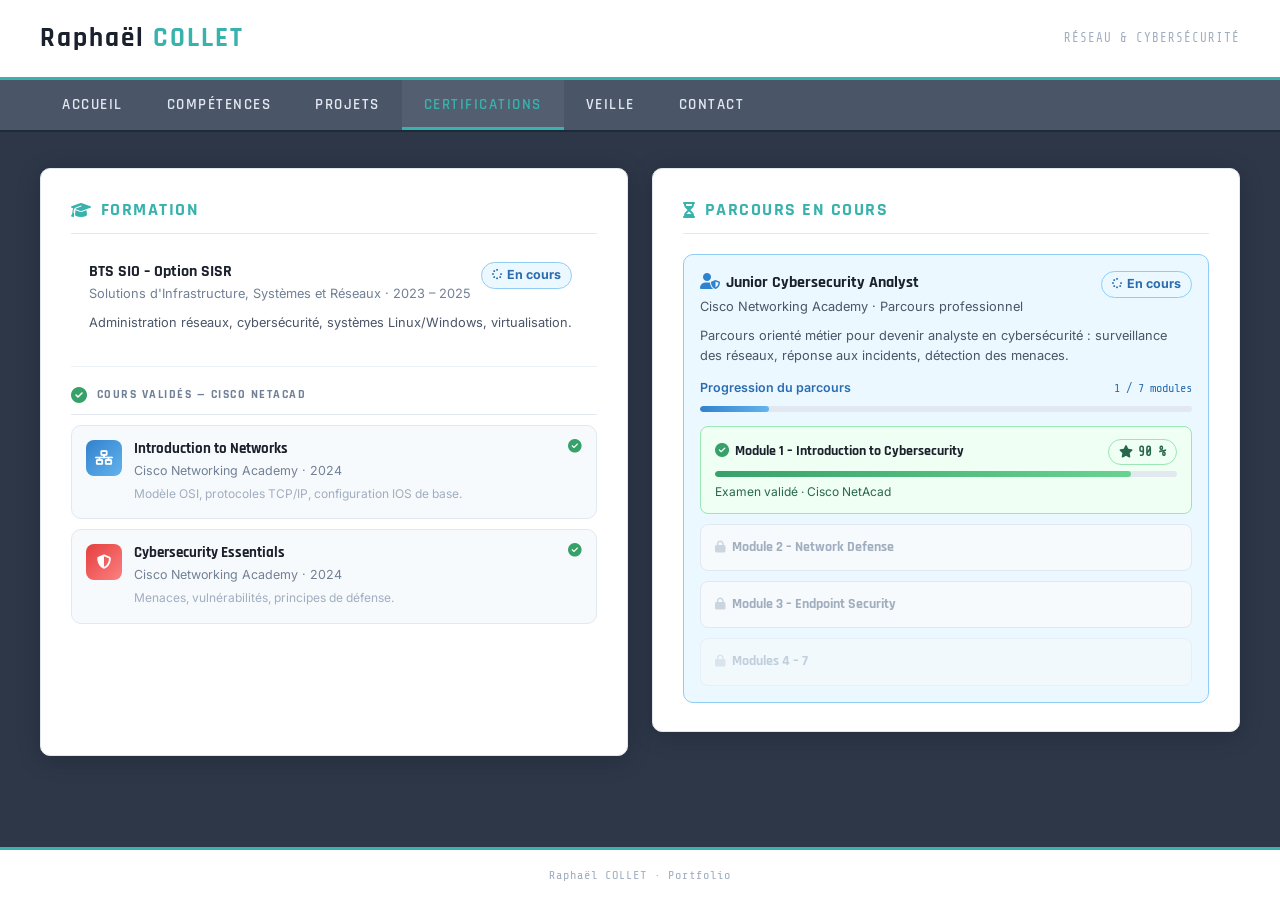
==== certifications.html @ 8159645d "Ajout initial du portfolio" ====
<!DOCTYPE html>
<html lang="fr">
<head>
  <meta charset="UTF-8">
  <meta name="viewport" content="width=device-width, initial-scale=1.0">
  <title>Certifications | Raphaël COLLET</title>
  <meta name="description" content="Certifications de Raphaël COLLET : cours validés Cisco Networking Academy (Introduction to Networks, Cybersecurity Essentials) et parcours Junior Cybersecurity Analyst.">
  <meta property="og:type" content="website">
  <meta property="og:site_name" content="Portfolio Raphaël COLLET">
  <meta property="og:title" content="Certifications | Raphaël COLLET">
  <meta property="og:description" content="Cours Cisco Networking Academy validés et parcours Junior Cybersecurity Analyst en cours (module 1 : 90%).">
  <meta property="og:image" content="og-image.png">
  <meta name="twitter:card" content="summary_large_image">
  <link rel="icon" type="image/svg+xml" href="favicon.svg">
  <link rel="stylesheet" href="https://cdn.jsdelivr.net/npm/bootstrap@5.3.3/dist/css/bootstrap.min.css">
  <link rel="stylesheet" href="https://cdnjs.cloudflare.com/ajax/libs/font-awesome/6.5.0/css/all.min.css">
  <link rel="stylesheet" href="css/style.css">
  <style>
    /* ── Progress bar custom ── */
    .module-bar {
      height: 6px;
      border-radius: 999px;
      background: #e2e8f0;
      overflow: hidden;
      margin-top: 8px;
    }
    .module-bar-fill {
      height: 100%;
      border-radius: 999px;
      background: linear-gradient(90deg, #3182ce, #63b3ed);
      transition: width 1s ease;
    }
    .module-bar-fill.done {
      background: linear-gradient(90deg, #38a169, #68d391);
    }

    /* ── Score badge ── */
    .score-badge {
      display: inline-flex;
      align-items: center;
      gap: 5px;
      background: #f0fff4;
      border: 1px solid #9ae6b4;
      border-radius: 20px;
      padding: 3px 10px;
      font-size: 0.78rem;
      font-weight: 700;
      color: #276749;
      font-family: 'Share Tech Mono', monospace;
    }

    /* ── In-progress badge ── */
    .inprogress-badge {
      display: inline-flex;
      align-items: center;
      gap: 5px;
      background: #ebf8ff;
      border: 1px solid #90cdf4;
      border-radius: 20px;
      padding: 3px 10px;
      font-size: 0.78rem;
      font-weight: 700;
      color: #2b6cb0;
    }

    /* ── Module list ── */
    .module-list {
      display: flex;
      flex-direction: column;
      gap: 10px;
      margin-top: 14px;
    }
    .module-item {
      background: #f7fafc;
      border: 1px solid #e2e8f0;
      border-radius: 8px;
      padding: 12px 14px;
    }
    .module-item.completed {
      border-color: #9ae6b4;
      background: #f0fff4;
    }
    .module-header {
      display: flex;
      justify-content: space-between;
      align-items: center;
      gap: 8px;
      flex-wrap: wrap;
    }
    .module-name {
      font-family: 'Rajdhani', sans-serif;
      font-weight: 700;
      font-size: 0.88rem;
      color: #1a202c;
    }
    .module-item.locked .module-name {
      color: #a0aec0;
    }
    .lock-icon {
      color: #cbd5e0;
      font-size: 0.75rem;
    }

    /* ── Cert card accent strip ── */
    .cert-strip {
      width: 4px;
      border-radius: 4px;
      flex-shrink: 0;
    }
    .cert-strip.cisco { background: linear-gradient(180deg, #2563eb, #60a5fa); }
    .cert-strip.bts   { background: linear-gradient(180deg, #7c3aed, #a78bfa); }

    .cert-row {
      display: flex;
      gap: 14px;
      align-items: flex-start;
    }
    .cert-body { flex: 1; min-width: 0; }

    /* ── Validated cert item ── */
    .validated-cert {
      background: #f7fafc;
      border: 1px solid #e2e8f0;
      border-radius: 10px;
      padding: 14px;
      display: flex;
      gap: 12px;
      align-items: flex-start;
    }
    .validated-cert .v-icon {
      width: 36px;
      height: 36px;
      border-radius: 8px;
      background: linear-gradient(135deg, #3182ce, #63b3ed);
      display: flex;
      align-items: center;
      justify-content: center;
      color: #fff;
      font-size: 0.9rem;
      flex-shrink: 0;
    }
    .validated-cert h5 {
      font-family: 'Rajdhani', sans-serif;
      font-weight: 700;
      font-size: 0.92rem;
      color: #1a202c;
      margin: 0 0 2px;
    }
    .validated-cert p {
      font-size: 0.78rem;
      color: #718096;
      margin: 0;
    }
    .validated-cert .check {
      color: #38a169;
      font-size: 0.85rem;
      margin-left: auto;
      flex-shrink: 0;
    }
  </style>
</head>
<body>

  <header>
    <div class="logo-name">Raphaël <span>COLLET</span></div>
    <div class="header-tag">RÉSEAU & CYBERSÉCURITÉ</div>
  </header>

  <nav>
    <a href="index.html">Accueil</a>
    <a href="competences.html">Compétences</a>
    <a href="projets.html">Projets</a>
    <a href="certifications.html" class="active">Certifications</a>
    <a href="veille.html">Veille</a>
    <a href="contact.html">Contact</a>
  </nav>

  <main>
    <div class="grid-layout layout-certs">

      <!-- ══ Formation ══ -->
      <div class="card tall">
        <div class="card-title"><i class="fa-solid fa-graduation-cap"></i> Formation</div>

        <div class="cert-item" style="border-bottom: 1px solid #edf2f7; padding-bottom: 18px; margin-bottom: 18px;">
          <div class="cert-row">
            <div class="cert-strip bts"></div>
            <div class="cert-body">
              <div style="display:flex; justify-content:space-between; align-items:flex-start; gap:8px;">
                <div>
                  <h4 style="font-family:'Rajdhani',sans-serif; font-weight:700; font-size:1rem; color:#1a202c; margin:0 0 2px;">BTS SIO – Option SISR</h4>
                  <p style="font-size:0.8rem; color:#718096; margin:0;">Solutions d'Infrastructure, Systèmes et Réseaux · 2023 – 2025</p>
                </div>
                <span class="inprogress-badge"><i class="fa-solid fa-spinner fa-spin" style="font-size:0.65rem;"></i> En cours</span>
              </div>
              <p style="margin-top:8px; font-size:0.8rem; color:#4a5568; line-height:1.5;">Administration réseaux, cybersécurité, systèmes Linux/Windows, virtualisation.</p>
            </div>
          </div>
        </div>

        <!-- Cisco NetAcad validés -->
        <div class="card-title" style="font-size:0.78rem; margin-bottom:10px; color:#718096;">
          <i class="fa-solid fa-circle-check" style="color:#38a169;"></i> Cours validés — Cisco NetAcad
        </div>

        <div style="display:flex; flex-direction:column; gap:10px;">

          <div class="validated-cert">
            <div class="v-icon"><i class="fa-solid fa-network-wired"></i></div>
            <div style="flex:1; min-width:0;">
              <h5>Introduction to Networks</h5>
              <p>Cisco Networking Academy · 2024</p>
              <p style="margin-top:3px; font-size:0.75rem; color:#a0aec0;">Modèle OSI, protocoles TCP/IP, configuration IOS de base.</p>
            </div>
            <i class="fa-solid fa-circle-check check"></i>
          </div>

          <div class="validated-cert">
            <div class="v-icon" style="background: linear-gradient(135deg, #e53e3e, #fc8181);"><i class="fa-solid fa-shield-halved"></i></div>
            <div style="flex:1; min-width:0;">
              <h5>Cybersecurity Essentials</h5>
              <p>Cisco Networking Academy · 2024</p>
              <p style="margin-top:3px; font-size:0.75rem; color:#a0aec0;">Menaces, vulnérabilités, principes de défense.</p>
            </div>
            <i class="fa-solid fa-circle-check check"></i>
          </div>

        </div>
      </div>

      <!-- ══ Parcours en cours ══ -->
      <div class="card">
        <div class="card-title"><i class="fa-solid fa-hourglass-half"></i> Parcours en cours</div>

        <div style="background:#ebf8ff; border:1px solid #90cdf4; border-radius:10px; padding:16px; margin-top:6px;">

          <div style="display:flex; align-items:flex-start; justify-content:space-between; gap:8px; margin-bottom:10px;">
            <div>
              <div style="font-family:'Rajdhani',sans-serif; font-weight:700; font-size:1rem; color:#1a202c; margin-bottom:2px;">
                <i class="fa-solid fa-user-shield" style="color:#3182ce; margin-right:6px;"></i>Junior Cybersecurity Analyst
              </div>
              <div style="font-size:0.8rem; color:#4a5568;">Cisco Networking Academy · Parcours professionnel</div>
            </div>
            <span class="inprogress-badge"><i class="fa-solid fa-spinner fa-spin" style="font-size:0.65rem;"></i> En cours</span>
          </div>

          <p style="font-size:0.8rem; color:#4a5568; line-height:1.5; margin-bottom:14px;">
            Parcours orienté métier pour devenir analyste en cybersécurité : surveillance des réseaux, réponse aux incidents, détection des menaces.
          </p>

          <!-- Progression globale -->
          <div style="margin-bottom:14px;">
            <div style="display:flex; justify-content:space-between; align-items:center; margin-bottom:5px;">
              <span style="font-size:0.78rem; font-weight:600; color:#2b6cb0;">Progression du parcours</span>
              <span style="font-family:'Share Tech Mono',monospace; font-size:0.75rem; color:#2b6cb0;">1 / 7 modules</span>
            </div>
            <div class="module-bar">
              <div class="module-bar-fill" style="width: 14%;"></div>
            </div>
          </div>

          <!-- Liste des modules -->
          <div class="module-list">

            <div class="module-item completed">
              <div class="module-header">
                <span class="module-name"><i class="fa-solid fa-circle-check" style="color:#38a169; margin-right:6px;"></i>Module 1 – Introduction to Cybersecurity</span>
                <span class="score-badge"><i class="fa-solid fa-star"></i> 90 %</span>
              </div>
              <div class="module-bar" style="margin-top:6px;">
                <div class="module-bar-fill done" style="width:90%;"></div>
              </div>
              <div style="font-size:0.75rem; color:#276749; margin-top:6px;">Examen validé · Cisco NetAcad</div>
            </div>

            <div class="module-item locked">
              <div class="module-header">
                <span class="module-name"><i class="lock-icon fa-solid fa-lock" style="margin-right:6px;"></i>Module 2 – Network Defense</span>
              </div>
            </div>

            <div class="module-item locked">
              <div class="module-header">
                <span class="module-name"><i class="lock-icon fa-solid fa-lock" style="margin-right:6px;"></i>Module 3 – Endpoint Security</span>
              </div>
            </div>

            <div class="module-item locked" style="opacity:0.55;">
              <div class="module-header">
                <span class="module-name"><i class="lock-icon fa-solid fa-lock" style="margin-right:6px;"></i>Modules 4 – 7</span>
              </div>
            </div>

          </div>

        </div>
      </div>

    </div>
  </main>

  <footer>
    Raphaël COLLET · Portfolio
  </footer>

  <script src="https://cdn.jsdelivr.net/npm/bootstrap@5.3.3/dist/js/bootstrap.bundle.min.js"></script>
</body>
</html>
---- css/style.css ----
@import url('https://fonts.googleapis.com/css2?family=Share+Tech+Mono&family=Rajdhani:wght@400;500;600;700&family=Inter:wght@300;400;500&display=swap');

:root {
  --bg-dark: #2d3748;
  --bg-darker: #1e2a3a;
  --bg-nav: #4a5568;
  --bg-card: #ffffff;
  --bg-header: #ffffff;
  --accent: #38b2ac;
  --accent2: #4299e1;
  --text-dark: #1a202c;
  --text-light: #e2e8f0;
  --text-muted: #a0aec0;
  --border-card: #e2e8f0;
  --shadow: 0 4px 24px rgba(0,0,0,0.18);
}

*, *::before, *::after {
  box-sizing: border-box;
  margin: 0;
  padding: 0;
}

body {
  font-family: 'Inter', sans-serif;
  background: var(--bg-dark);
  color: var(--text-light);
  min-height: 100vh;
  display: flex;
  flex-direction: column;
}

header {
  background: var(--bg-header);
  color: var(--text-dark);
  padding: 18px 40px;
  display: flex;
  align-items: center;
  justify-content: space-between;
  border-bottom: 3px solid var(--accent);
}

header .logo-name {
  font-family: 'Rajdhani', sans-serif;
  font-weight: 700;
  font-size: 1.7rem;
  letter-spacing: 2px;
  color: var(--text-dark);
}

header .logo-name span {
  color: var(--accent);
}

header .header-tag {
  font-family: 'Share Tech Mono', monospace;
  font-size: 0.78rem;
  color: var(--text-muted);
  letter-spacing: 1px;
}

nav {
  background: var(--bg-nav);
  padding: 0 40px;
  display: flex;
  gap: 0;
  align-items: stretch;
  border-bottom: 2px solid var(--bg-darker);
}

nav a {
  font-family: 'Rajdhani', sans-serif;
  font-weight: 600;
  font-size: 0.92rem;
  letter-spacing: 1.5px;
  text-transform: uppercase;
  color: var(--text-light);
  text-decoration: none;
  padding: 14px 22px;
  position: relative;
  transition: color 0.2s, background 0.2s;
}

nav a::after {
  content: '';
  position: absolute;
  bottom: 0;
  left: 0;
  right: 0;
  height: 3px;
  background: var(--accent);
  transform: scaleX(0);
  transition: transform 0.25s;
}

nav a:hover,
nav a.active {
  color: var(--accent);
  background: rgba(255,255,255,0.05);
}

nav a:hover::after,
nav a.active::after {
  transform: scaleX(1);
}

main {
  flex: 1;
  padding: 36px 40px;
  background: var(--bg-dark);
}

.grid-layout {
  display: grid;
  gap: 24px;
}

.layout-home {
  grid-template-columns: 1fr 2fr;
  grid-template-rows: auto;
}

.layout-skills {
  grid-template-columns: 1fr 1fr;
}

.layout-projects {
  grid-template-columns: 1fr;
}

.layout-certs {
  grid-template-columns: 1fr 1fr;
}

.layout-veille {
  grid-template-columns: 1fr 1fr;
}

.layout-contact {
  grid-template-columns: 1fr 1fr;
}

.grid-2,
.grid-3 {
  display: grid;
}

.grid-2 {
  grid-template-columns: 1fr 1fr;
}

.grid-3 {
  grid-template-columns: 1fr 1fr 1fr;
}

.card {
  background: var(--bg-card);
  color: var(--text-dark);
  border-radius: 10px;
  padding: 28px 30px;
  box-shadow: var(--shadow);
  transition: transform 0.2s, box-shadow 0.2s;
  border: 1px solid var(--border-card);
}

.card:hover {
  transform: translateY(-3px);
  box-shadow: 0 8px 32px rgba(0,0,0,0.22);
}

.card.tall {
  grid-row: span 2;
}

.card.wide {
  grid-column: span 2;
}

.card-title {
  font-family: 'Rajdhani', sans-serif;
  font-weight: 700;
  font-size: 1.1rem;
  letter-spacing: 1.5px;
  text-transform: uppercase;
  color: var(--accent);
  margin-bottom: 14px;
  display: flex;
  align-items: center;
  gap: 8px;
  border-bottom: 1px solid var(--border-card);
  padding-bottom: 10px;
}

.card-title i {
  font-size: 1rem;
}

.card h2 {
  font-family: 'Rajdhani', sans-serif;
  font-weight: 700;
  font-size: 1.5rem;
  color: var(--text-dark);
  margin-bottom: 8px;
}

.card p {
  font-size: 0.92rem;
  line-height: 1.7;
  color: #4a5568;
}

.profile-avatar {
  width: 90px;
  height: 90px;
  border-radius: 50%;
  background: linear-gradient(135deg, var(--accent), var(--accent2));
  display: flex;
  align-items: center;
  justify-content: center;
  font-family: 'Rajdhani', sans-serif;
  font-weight: 700;
  font-size: 2rem;
  color: white;
  margin: 0 auto 18px;
  letter-spacing: 2px;
}

.profile-name {
  font-family: 'Rajdhani', sans-serif;
  font-weight: 700;
  font-size: 1.4rem;
  text-align: center;
  color: var(--text-dark);
  margin-bottom: 4px;
}

.profile-role {
  font-family: 'Share Tech Mono', monospace;
  font-size: 0.75rem;
  color: var(--accent);
  text-align: center;
  letter-spacing: 1px;
  margin-bottom: 18px;
}

.profile-info-row {
  display: flex;
  align-items: center;
  gap: 8px;
  font-size: 0.85rem;
  color: #4a5568;
  margin-bottom: 8px;
}

.profile-info-row i {
  color: var(--accent);
  width: 16px;
}

.badge {
  display: inline-block;
  background: linear-gradient(135deg, var(--accent), var(--accent2));
  color: white;
  font-family: 'Share Tech Mono', monospace;
  font-size: 0.7rem;
  padding: 3px 10px;
  border-radius: 20px;
  margin: 3px 3px 0 0;
  letter-spacing: 0.5px;
}

.skill-item {
  margin-bottom: 14px;
}

.skill-label {
  display: flex;
  justify-content: space-between;
  font-size: 0.85rem;
  color: #4a5568;
  margin-bottom: 5px;
  font-weight: 500;
}

.skill-bar {
  background: #e2e8f0;
  border-radius: 4px;
  height: 7px;
  overflow: hidden;
}

.skill-fill {
  height: 100%;
  border-radius: 4px;
  background: linear-gradient(90deg, var(--accent), var(--accent2));
  transition: width 1s ease;
}

.project-card {
  background: var(--bg-card);
  border-radius: 10px;
  padding: 24px 28px;
  box-shadow: var(--shadow);
  border-left: 4px solid var(--accent);
  margin-bottom: 20px;
  transition: transform 0.2s;
}

.project-card:hover {
  transform: translateX(4px);
}

.project-card h3 {
  font-family: 'Rajdhani', sans-serif;
  font-weight: 700;
  font-size: 1.15rem;
  color: var(--text-dark);
  margin-bottom: 6px;
}

.project-card p {
  font-size: 0.88rem;
  color: #4a5568;
  line-height: 1.6;
  margin-bottom: 12px;
}

.project-tags {
  display: flex;
  flex-wrap: wrap;
  gap: 6px;
}

.tag {
  font-family: 'Share Tech Mono', monospace;
  font-size: 0.7rem;
  background: #ebf8ff;
  color: var(--accent2);
  border: 1px solid #bee3f8;
  border-radius: 4px;
  padding: 2px 8px;
}

.cert-item {
  display: flex;
  align-items: flex-start;
  gap: 14px;
  padding: 14px 0;
  border-bottom: 1px solid #e2e8f0;
}

.cert-item:last-child {
  border-bottom: none;
}

.cert-icon {
  width: 42px;
  height: 42px;
  border-radius: 8px;
  background: linear-gradient(135deg, var(--accent), var(--accent2));
  display: flex;
  align-items: center;
  justify-content: center;
  color: white;
  font-size: 1.1rem;
  flex-shrink: 0;
}

.cert-info h4 {
  font-family: 'Rajdhani', sans-serif;
  font-weight: 700;
  font-size: 0.98rem;
  color: var(--text-dark);
}

.cert-info p {
  font-size: 0.82rem;
  color: #718096;
}

.veille-item {
  padding: 14px 0;
  border-bottom: 1px solid #e2e8f0;
}

.veille-item:last-child {
  border-bottom: none;
}

.veille-date {
  font-family: 'Share Tech Mono', monospace;
  font-size: 0.7rem;
  color: var(--accent);
  margin-bottom: 4px;
}

.veille-item h4 {
  font-family: 'Rajdhani', sans-serif;
  font-weight: 600;
  font-size: 0.95rem;
  color: var(--text-dark);
  margin-bottom: 4px;
}

.veille-item p {
  font-size: 0.83rem;
  color: #4a5568;
  line-height: 1.5;
}

.contact-row {
  display: flex;
  align-items: center;
  gap: 12px;
  padding: 12px 0;
  border-bottom: 1px solid #e2e8f0;
  text-decoration: none;
  color: #4a5568;
  font-size: 0.9rem;
  transition: color 0.2s;
}

.contact-row:last-child {
  border-bottom: none;
}

.contact-row:hover {
  color: var(--accent);
}

.contact-icon {
  width: 36px;
  height: 36px;
  border-radius: 8px;
  background: linear-gradient(135deg, var(--accent), var(--accent2));
  display: flex;
  align-items: center;
  justify-content: center;
  color: white;
  font-size: 0.95rem;
  flex-shrink: 0;
}

.btn-cv {
  display: inline-flex;
  align-items: center;
  gap: 8px;
  margin-top: 18px;
  background: linear-gradient(135deg, var(--accent), var(--accent2));
  color: white;
  font-family: 'Rajdhani', sans-serif;
  font-weight: 700;
  font-size: 0.95rem;
  letter-spacing: 1.5px;
  text-transform: uppercase;
  text-decoration: none;
  padding: 10px 24px;
  border-radius: 6px;
  transition: opacity 0.2s, transform 0.2s;
}

.btn-cv:hover {
  opacity: 0.88;
  transform: translateY(-2px);
}

footer {
  background: var(--bg-header);
  color: var(--text-muted);
  text-align: center;
  padding: 16px 40px;
  font-family: 'Share Tech Mono', monospace;
  font-size: 0.75rem;
  letter-spacing: 1px;
  border-top: 3px solid var(--accent);
}

@media (max-width: 768px) {
  header, nav, main, footer {
    padding-left: 16px;
    padding-right: 16px;
  }
  nav {
    flex-wrap: wrap;
  }
  .layout-home,
  .layout-skills,
  .layout-certs,
  .layout-veille,
  .layout-contact {
    grid-template-columns: 1fr;
  }
  .grid-2,
  .grid-3 {
    grid-template-columns: 1fr;
  }
  .card.tall,
  .card.wide {
    grid-row: unset;
    grid-column: unset;
  }
}
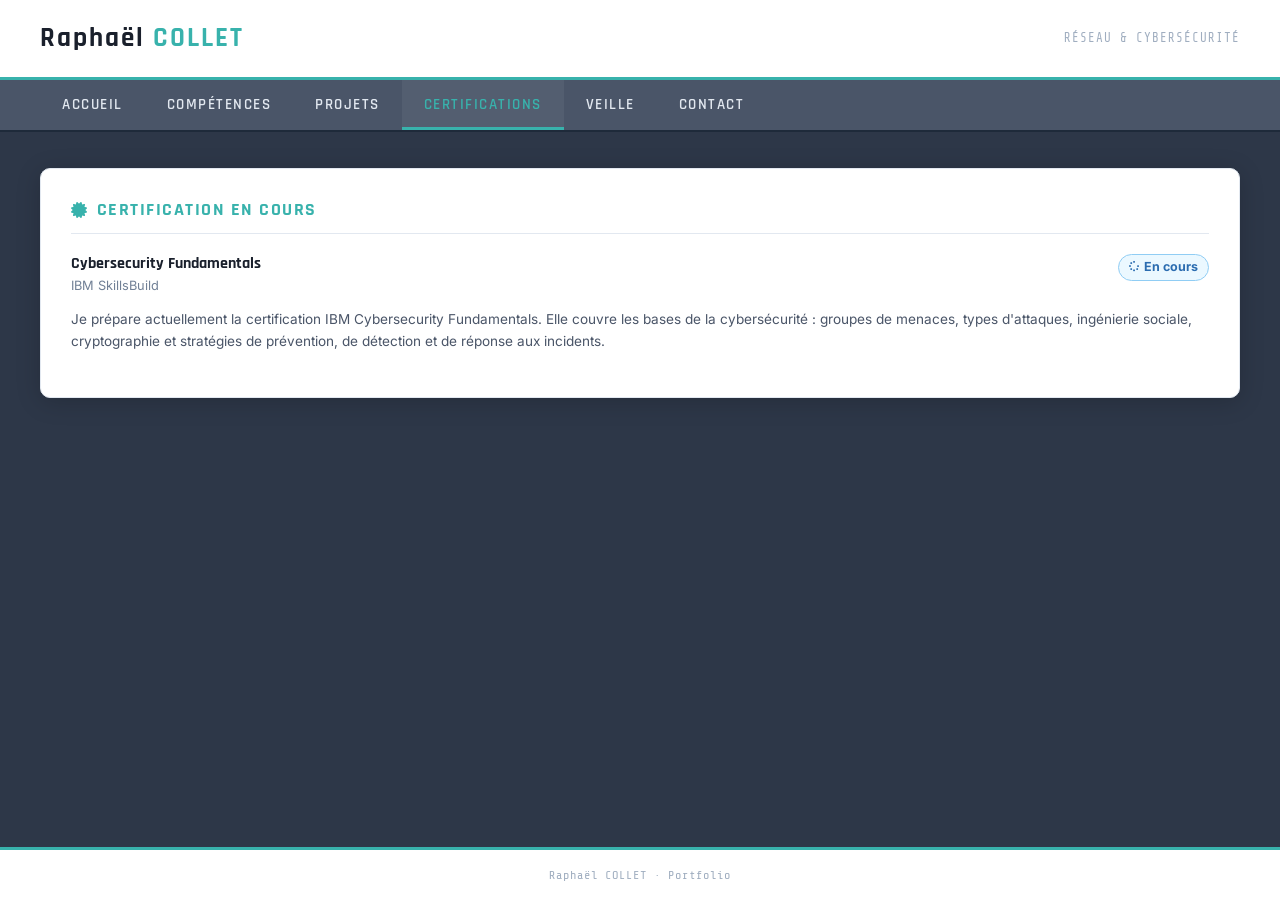
==== commit 32929d2c: "Portfolio : version initiale" ====
--- a/certifications.html
+++ b/certifications.html
@@ -4,160 +4,17 @@
   <meta charset="UTF-8">
   <meta name="viewport" content="width=device-width, initial-scale=1.0">
   <title>Certifications | Raphaël COLLET</title>
-  <meta name="description" content="Certifications de Raphaël COLLET : cours validés Cisco Networking Academy (Introduction to Networks, Cybersecurity Essentials) et parcours Junior Cybersecurity Analyst.">
+  <meta name="description" content="Certification en cours : IBM SkillsBuild Cybersecurity Fundamentals.">
   <meta property="og:type" content="website">
   <meta property="og:site_name" content="Portfolio Raphaël COLLET">
   <meta property="og:title" content="Certifications | Raphaël COLLET">
-  <meta property="og:description" content="Cours Cisco Networking Academy validés et parcours Junior Cybersecurity Analyst en cours (module 1 : 90%).">
+  <meta property="og:description" content="Certification en cours : IBM SkillsBuild Cybersecurity Fundamentals.">
   <meta property="og:image" content="og-image.png">
   <meta name="twitter:card" content="summary_large_image">
   <link rel="icon" type="image/svg+xml" href="favicon.svg">
   <link rel="stylesheet" href="https://cdn.jsdelivr.net/npm/bootstrap@5.3.3/dist/css/bootstrap.min.css">
   <link rel="stylesheet" href="https://cdnjs.cloudflare.com/ajax/libs/font-awesome/6.5.0/css/all.min.css">
   <link rel="stylesheet" href="css/style.css">
-  <style>
-    /* ── Progress bar custom ── */
-    .module-bar {
-      height: 6px;
-      border-radius: 999px;
-      background: #e2e8f0;
-      overflow: hidden;
-      margin-top: 8px;
-    }
-    .module-bar-fill {
-      height: 100%;
-      border-radius: 999px;
-      background: linear-gradient(90deg, #3182ce, #63b3ed);
-      transition: width 1s ease;
-    }
-    .module-bar-fill.done {
-      background: linear-gradient(90deg, #38a169, #68d391);
-    }
-
-    /* ── Score badge ── */
-    .score-badge {
-      display: inline-flex;
-      align-items: center;
-      gap: 5px;
-      background: #f0fff4;
-      border: 1px solid #9ae6b4;
-      border-radius: 20px;
-      padding: 3px 10px;
-      font-size: 0.78rem;
-      font-weight: 700;
-      color: #276749;
-      font-family: 'Share Tech Mono', monospace;
-    }
-
-    /* ── In-progress badge ── */
-    .inprogress-badge {
-      display: inline-flex;
-      align-items: center;
-      gap: 5px;
-      background: #ebf8ff;
-      border: 1px solid #90cdf4;
-      border-radius: 20px;
-      padding: 3px 10px;
-      font-size: 0.78rem;
-      font-weight: 700;
-      color: #2b6cb0;
-    }
-
-    /* ── Module list ── */
-    .module-list {
-      display: flex;
-      flex-direction: column;
-      gap: 10px;
-      margin-top: 14px;
-    }
-    .module-item {
-      background: #f7fafc;
-      border: 1px solid #e2e8f0;
-      border-radius: 8px;
-      padding: 12px 14px;
-    }
-    .module-item.completed {
-      border-color: #9ae6b4;
-      background: #f0fff4;
-    }
-    .module-header {
-      display: flex;
-      justify-content: space-between;
-      align-items: center;
-      gap: 8px;
-      flex-wrap: wrap;
-    }
-    .module-name {
-      font-family: 'Rajdhani', sans-serif;
-      font-weight: 700;
-      font-size: 0.88rem;
-      color: #1a202c;
-    }
-    .module-item.locked .module-name {
-      color: #a0aec0;
-    }
-    .lock-icon {
-      color: #cbd5e0;
-      font-size: 0.75rem;
-    }
-
-    /* ── Cert card accent strip ── */
-    .cert-strip {
-      width: 4px;
-      border-radius: 4px;
-      flex-shrink: 0;
-    }
-    .cert-strip.cisco { background: linear-gradient(180deg, #2563eb, #60a5fa); }
-    .cert-strip.bts   { background: linear-gradient(180deg, #7c3aed, #a78bfa); }
-
-    .cert-row {
-      display: flex;
-      gap: 14px;
-      align-items: flex-start;
-    }
-    .cert-body { flex: 1; min-width: 0; }
-
-    /* ── Validated cert item ── */
-    .validated-cert {
-      background: #f7fafc;
-      border: 1px solid #e2e8f0;
-      border-radius: 10px;
-      padding: 14px;
-      display: flex;
-      gap: 12px;
-      align-items: flex-start;
-    }
-    .validated-cert .v-icon {
-      width: 36px;
-      height: 36px;
-      border-radius: 8px;
-      background: linear-gradient(135deg, #3182ce, #63b3ed);
-      display: flex;
-      align-items: center;
-      justify-content: center;
-      color: #fff;
-      font-size: 0.9rem;
-      flex-shrink: 0;
-    }
-    .validated-cert h5 {
-      font-family: 'Rajdhani', sans-serif;
-      font-weight: 700;
-      font-size: 0.92rem;
-      color: #1a202c;
-      margin: 0 0 2px;
-    }
-    .validated-cert p {
-      font-size: 0.78rem;
-      color: #718096;
-      margin: 0;
-    }
-    .validated-cert .check {
-      color: #38a169;
-      font-size: 0.85rem;
-      margin-left: auto;
-      flex-shrink: 0;
-    }
-  </style>
 </head>
 <body>
 
@@ -178,122 +35,20 @@
   <main>
     <div class="grid-layout layout-certs">
 
-      <!-- ══ Formation ══ -->
-      <div class="card tall">
-        <div class="card-title"><i class="fa-solid fa-graduation-cap"></i> Formation</div>
+      <div class="card" style="grid-column: 1 / -1; width: 100%;">
+        <div class="card-title"><i class="fa-solid fa-certificate"></i> Certification en cours</div>
 
-        <div class="cert-item" style="border-bottom: 1px solid #edf2f7; padding-bottom: 18px; margin-bottom: 18px;">
-          <div class="cert-row">
-            <div class="cert-strip bts"></div>
-            <div class="cert-body">
-              <div style="display:flex; justify-content:space-between; align-items:flex-start; gap:8px;">
-                <div>
-                  <h4 style="font-family:'Rajdhani',sans-serif; font-weight:700; font-size:1rem; color:#1a202c; margin:0 0 2px;">BTS SIO – Option SISR</h4>
-                  <p style="font-size:0.8rem; color:#718096; margin:0;">Solutions d'Infrastructure, Systèmes et Réseaux · 2023 – 2025</p>
-                </div>
-                <span class="inprogress-badge"><i class="fa-solid fa-spinner fa-spin" style="font-size:0.65rem;"></i> En cours</span>
-              </div>
-              <p style="margin-top:8px; font-size:0.8rem; color:#4a5568; line-height:1.5;">Administration réseaux, cybersécurité, systèmes Linux/Windows, virtualisation.</p>
-            </div>
+        <div style="display:flex; justify-content:space-between; align-items:flex-start; gap:8px; margin-top:6px;">
+          <div>
+            <h4 style="font-family:'Rajdhani',sans-serif; font-weight:700; font-size:1rem; color:#1a202c; margin:0 0 2px;">Cybersecurity Fundamentals</h4>
+            <p style="font-size:0.8rem; color:#718096; margin:0;">IBM SkillsBuild</p>
           </div>
+          <span class="inprogress-badge"><i class="fa-solid fa-spinner fa-spin" style="font-size:0.65rem;"></i> En cours</span>
         </div>
 
-        <!-- Cisco NetAcad validés -->
-        <div class="card-title" style="font-size:0.78rem; margin-bottom:10px; color:#718096;">
-          <i class="fa-solid fa-circle-check" style="color:#38a169;"></i> Cours validés — Cisco NetAcad
-        </div>
-
-        <div style="display:flex; flex-direction:column; gap:10px;">
-
-          <div class="validated-cert">
-            <div class="v-icon"><i class="fa-solid fa-network-wired"></i></div>
-            <div style="flex:1; min-width:0;">
-              <h5>Introduction to Networks</h5>
-              <p>Cisco Networking Academy · 2024</p>
-              <p style="margin-top:3px; font-size:0.75rem; color:#a0aec0;">Modèle OSI, protocoles TCP/IP, configuration IOS de base.</p>
-            </div>
-            <i class="fa-solid fa-circle-check check"></i>
-          </div>
-
-          <div class="validated-cert">
-            <div class="v-icon" style="background: linear-gradient(135deg, #e53e3e, #fc8181);"><i class="fa-solid fa-shield-halved"></i></div>
-            <div style="flex:1; min-width:0;">
-              <h5>Cybersecurity Essentials</h5>
-              <p>Cisco Networking Academy · 2024</p>
-              <p style="margin-top:3px; font-size:0.75rem; color:#a0aec0;">Menaces, vulnérabilités, principes de défense.</p>
-            </div>
-            <i class="fa-solid fa-circle-check check"></i>
-          </div>
-
-        </div>
-      </div>
-
-      <!-- ══ Parcours en cours ══ -->
-      <div class="card">
-        <div class="card-title"><i class="fa-solid fa-hourglass-half"></i> Parcours en cours</div>
-
-        <div style="background:#ebf8ff; border:1px solid #90cdf4; border-radius:10px; padding:16px; margin-top:6px;">
-
-          <div style="display:flex; align-items:flex-start; justify-content:space-between; gap:8px; margin-bottom:10px;">
-            <div>
-              <div style="font-family:'Rajdhani',sans-serif; font-weight:700; font-size:1rem; color:#1a202c; margin-bottom:2px;">
-                <i class="fa-solid fa-user-shield" style="color:#3182ce; margin-right:6px;"></i>Junior Cybersecurity Analyst
-              </div>
-              <div style="font-size:0.8rem; color:#4a5568;">Cisco Networking Academy · Parcours professionnel</div>
-            </div>
-            <span class="inprogress-badge"><i class="fa-solid fa-spinner fa-spin" style="font-size:0.65rem;"></i> En cours</span>
-          </div>
-
-          <p style="font-size:0.8rem; color:#4a5568; line-height:1.5; margin-bottom:14px;">
-            Parcours orienté métier pour devenir analyste en cybersécurité : surveillance des réseaux, réponse aux incidents, détection des menaces.
-          </p>
-
-          <!-- Progression globale -->
-          <div style="margin-bottom:14px;">
-            <div style="display:flex; justify-content:space-between; align-items:center; margin-bottom:5px;">
-              <span style="font-size:0.78rem; font-weight:600; color:#2b6cb0;">Progression du parcours</span>
-              <span style="font-family:'Share Tech Mono',monospace; font-size:0.75rem; color:#2b6cb0;">1 / 7 modules</span>
-            </div>
-            <div class="module-bar">
-              <div class="module-bar-fill" style="width: 14%;"></div>
-            </div>
-          </div>
-
-          <!-- Liste des modules -->
-          <div class="module-list">
-
-            <div class="module-item completed">
-              <div class="module-header">
-                <span class="module-name"><i class="fa-solid fa-circle-check" style="color:#38a169; margin-right:6px;"></i>Module 1 – Introduction to Cybersecurity</span>
-                <span class="score-badge"><i class="fa-solid fa-star"></i> 90 %</span>
-              </div>
-              <div class="module-bar" style="margin-top:6px;">
-                <div class="module-bar-fill done" style="width:90%;"></div>
-              </div>
-              <div style="font-size:0.75rem; color:#276749; margin-top:6px;">Examen validé · Cisco NetAcad</div>
-            </div>
-
-            <div class="module-item locked">
-              <div class="module-header">
-                <span class="module-name"><i class="lock-icon fa-solid fa-lock" style="margin-right:6px;"></i>Module 2 – Network Defense</span>
-              </div>
-            </div>
-
-            <div class="module-item locked">
-              <div class="module-header">
-                <span class="module-name"><i class="lock-icon fa-solid fa-lock" style="margin-right:6px;"></i>Module 3 – Endpoint Security</span>
-              </div>
-            </div>
-
-            <div class="module-item locked" style="opacity:0.55;">
-              <div class="module-header">
-                <span class="module-name"><i class="lock-icon fa-solid fa-lock" style="margin-right:6px;"></i>Modules 4 – 7</span>
-              </div>
-            </div>
-
-          </div>
-
-        </div>
+        <p style="margin-top:12px; font-size:0.85rem; color:#4a5568; line-height:1.6;">
+          Je prépare actuellement la certification IBM Cybersecurity Fundamentals. Elle couvre les bases de la cybersécurité : groupes de menaces, types d'attaques, ingénierie sociale, cryptographie et stratégies de prévention, de détection et de réponse aux incidents.
+        </p>
       </div>
 
     </div>
@@ -305,4 +60,4 @@
 
   <script src="https://cdn.jsdelivr.net/npm/bootstrap@5.3.3/dist/js/bootstrap.bundle.min.js"></script>
 </body>
-</html>+</html>
--- a/css/style.css
+++ b/css/style.css
@@ -499,4 +499,33 @@
     grid-row: unset;
     grid-column: unset;
   }
-}+}
+
+/* Styles déplacés depuis certifications.html */
+.inprogress-badge {
+  display: inline-flex;
+  align-items: center;
+  gap: 5px;
+  background: #ebf8ff;
+  border: 1px solid #90cdf4;
+  border-radius: 20px;
+  padding: 3px 10px;
+  font-size: 0.78rem;
+  font-weight: 700;
+  color: #2b6cb0;
+}
+
+/* Styles déplacés depuis veille.html */
+.v-label { font-family:'Share Tech Mono',monospace; font-size:0.7rem; color:var(--accent); margin-bottom:3px; }
+.v-text  { font-size:0.87rem; line-height:1.6; color:#4a5568; margin:0 0 10px; }
+.v-h     { font-family:'Rajdhani',sans-serif; font-weight:700; font-size:0.85rem; letter-spacing:0.8px; text-transform:uppercase; color:var(--accent); margin:16px 0 6px; }
+.v-src   { font-size:0.78rem; color:#718096; line-height:1.9; margin:0; padding-left:18px; }
+
+/* Niveaux de compétences (remplacent les pourcentages) */
+.skill-item .skill-label { align-items: center; gap: 12px; }
+.skill-level { font-family:'Share Tech Mono',monospace; font-size:0.7rem; letter-spacing:0.5px; padding:2px 10px; border-radius:20px; white-space:nowrap; border:1px solid transparent; flex-shrink:0; }
+.skill-level.lvl-1 { background:#edf2f7; color:#4a5568; border-color:#cbd5e0; }
+.skill-level.lvl-2 { background:#ebf8ff; color:#2b6cb0; border-color:#bee3f8; }
+.skill-level.lvl-3 { background:#e6fffa; color:#234e52; border-color:#81e6d9; }
+.skill-legend { display:flex; flex-wrap:wrap; gap:12px 28px; font-size:0.85rem; color:#4a5568; }
+.skill-legend .skill-level { margin-right:8px; }
